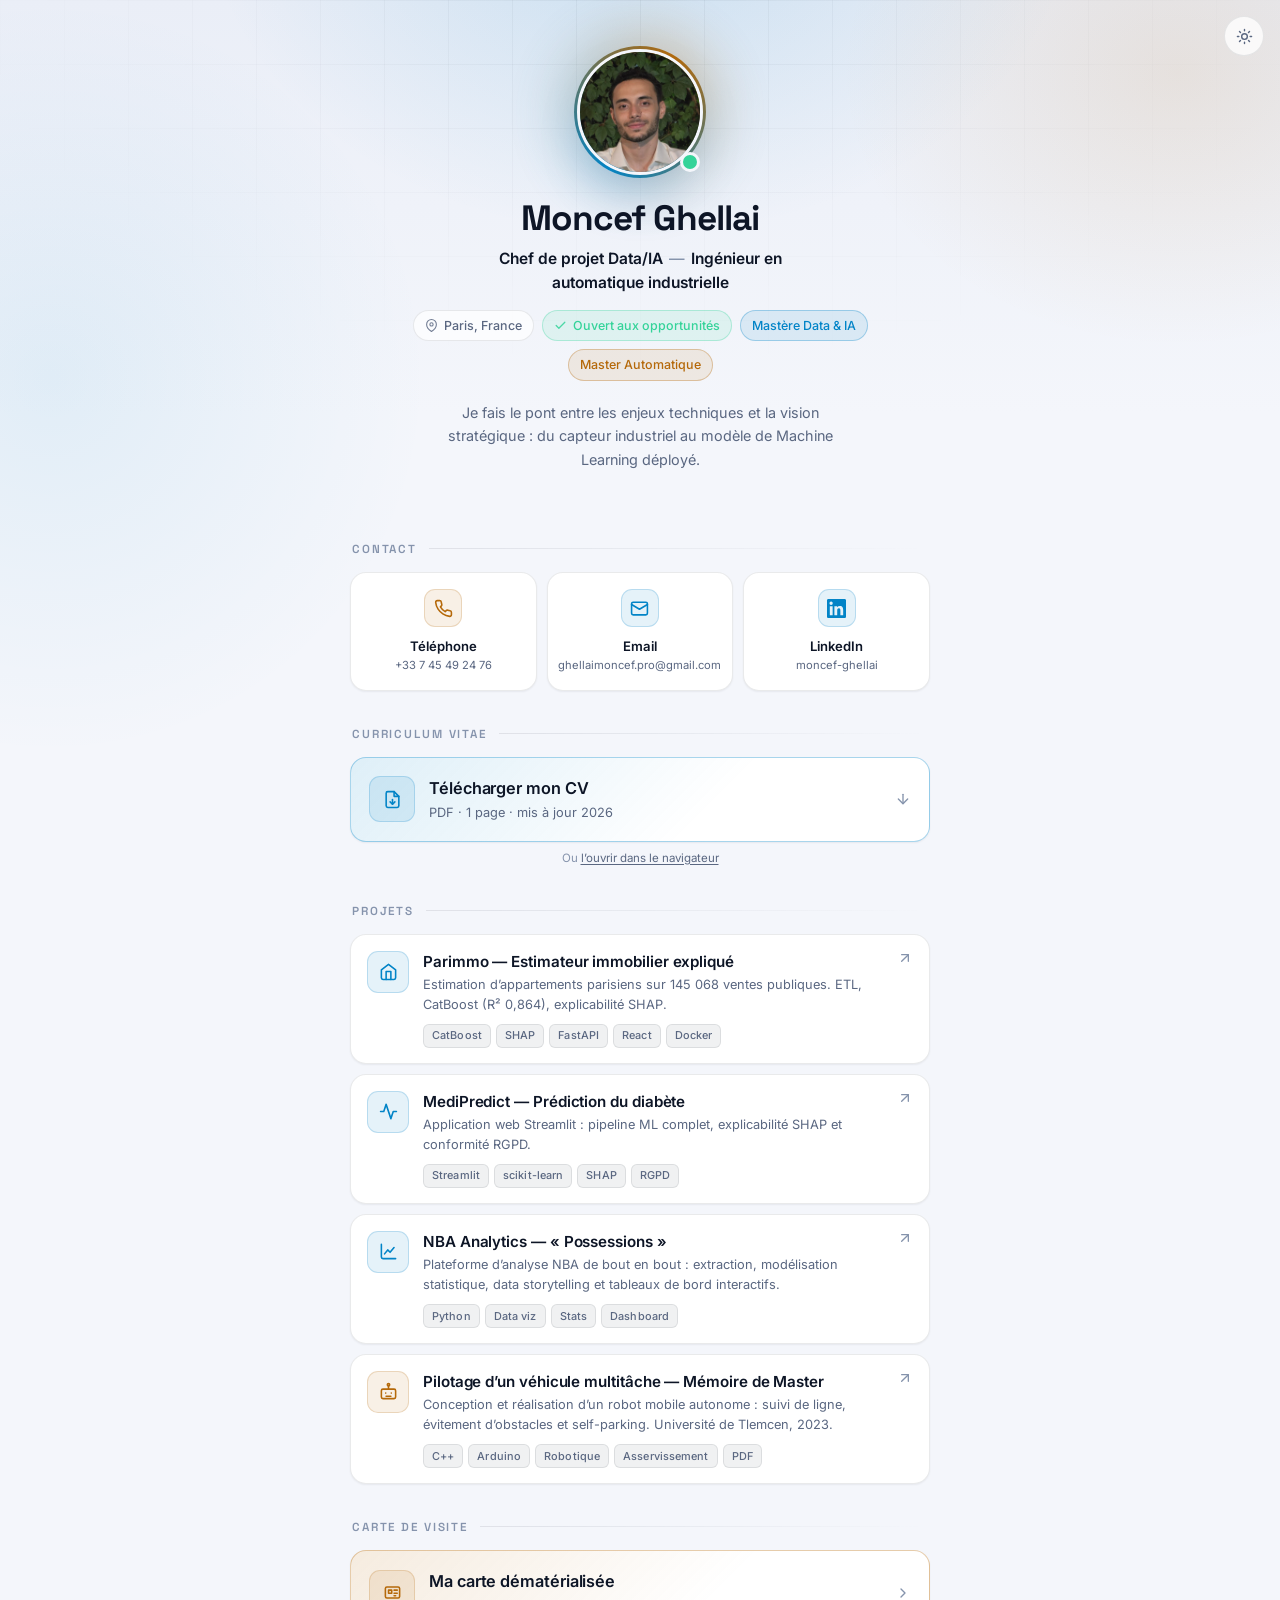
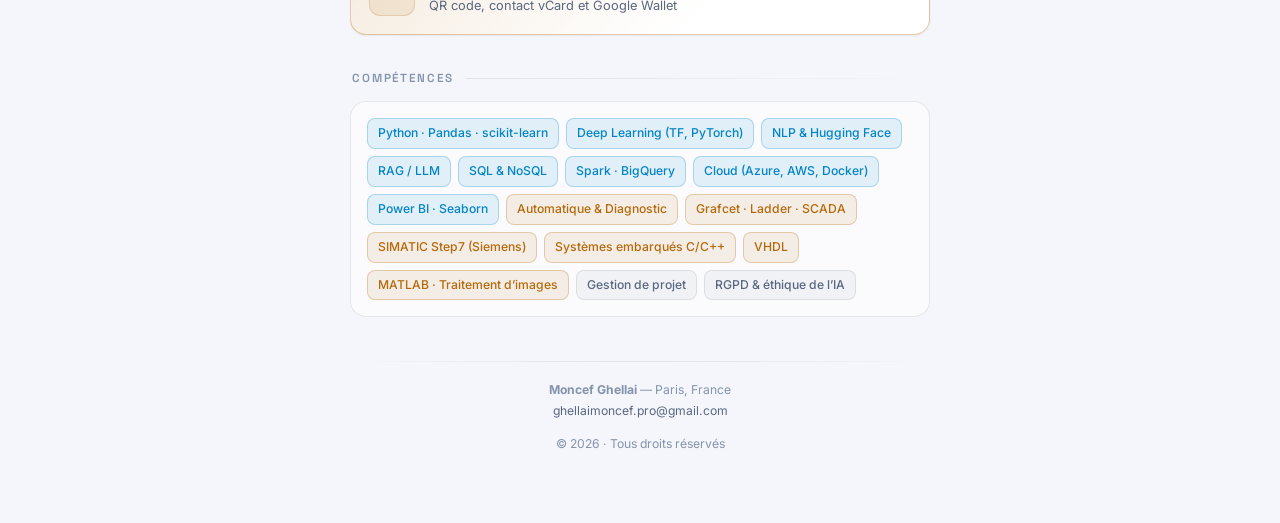
==== index.html @ ea2829ff "Portfolio initial" ====
<!DOCTYPE html>
<html lang="fr" data-theme="dark">
<head>
<meta charset="utf-8">
<meta name="viewport" content="width=device-width, initial-scale=1">
<title>Moncef Ghellai — Chef de projet Data/IA</title>
<meta name="description" content="Moncef Ghellai — Chef de projet Data/IA et ingénieur en automatique industrielle. CV, projets data et robotique, contact.">
<meta name="author" content="Moncef Ghellai">
<meta name="theme-color" content="#070B12" media="(prefers-color-scheme: dark)">
<meta name="theme-color" content="#F4F6FB" media="(prefers-color-scheme: light)">

<meta property="og:type" content="profile">
<meta property="og:title" content="Moncef Ghellai — Chef de projet Data/IA">
<meta property="og:description" content="Chef de projet Data/IA · Ingénieur en automatique industrielle. Projets, CV et contact.">
<meta property="og:image" content="assets/photo.jpg">
<meta name="twitter:card" content="summary">

<link rel="icon" href="assets/favicon.svg" type="image/svg+xml">
<link rel="apple-touch-icon" href="assets/photo-sm.jpg">

<link rel="preconnect" href="https://fonts.googleapis.com">
<link rel="preconnect" href="https://fonts.gstatic.com" crossorigin>
<link rel="stylesheet" href="https://fonts.googleapis.com/css2?family=Inter:wght@400;500;600&family=Space+Grotesk:wght@600;700&display=swap">
<link rel="stylesheet" href="styles.css">

<script>
  // Thème appliqué avant le premier rendu (évite le flash)
  (function () {
    try {
      var t = localStorage.getItem("mg-theme");
      if (!t) t = matchMedia("(prefers-color-scheme: light)").matches ? "light" : "dark";
      document.documentElement.setAttribute("data-theme", t);
    } catch (e) {}
  })();
</script>
</head>

<body>
<div class="backdrop" aria-hidden="true"></div>

<button class="theme-toggle" id="themeToggle" type="button" aria-label="Changer de thème">
  <svg class="icon-moon" viewBox="0 0 24 24" fill="none" stroke="currentColor" stroke-width="2" stroke-linecap="round" stroke-linejoin="round" aria-hidden="true"><path d="M21 12.79A9 9 0 1 1 11.21 3 7 7 0 0 0 21 12.79z"/></svg>
  <svg class="icon-sun" viewBox="0 0 24 24" fill="none" stroke="currentColor" stroke-width="2" stroke-linecap="round" stroke-linejoin="round" aria-hidden="true"><circle cx="12" cy="12" r="4"/><path d="M12 2v2M12 20v2M4.93 4.93l1.41 1.41M17.66 17.66l1.41 1.41M2 12h2M20 12h2M6.34 17.66l-1.41 1.41M19.07 4.93l-1.41 1.41"/></svg>
</button>

<main class="wrap">

  <!-- ============ HERO ============ -->
  <header class="hero">
    <div class="avatar-ring reveal" style="--d:0ms">
      <img src="assets/photo.jpg" alt="Portrait de Moncef Ghellai" width="132" height="132" fetchpriority="high">
      <span class="status-dot" title="Ouvert aux opportunités" aria-hidden="true"></span>
    </div>

    <h1 class="reveal" style="--d:60ms">Moncef Ghellai</h1>

    <p class="role reveal" style="--d:110ms">
      <b>Chef de projet Data/IA</b><span class="sep">—</span><b>Ingénieur en automatique industrielle</b>
    </p>

    <div class="meta reveal" style="--d:160ms">
      <span class="chip">
        <svg viewBox="0 0 24 24" fill="none" stroke="currentColor" stroke-width="2" stroke-linecap="round" stroke-linejoin="round" aria-hidden="true"><path d="M21 10c0 7-9 13-9 13s-9-6-9-13a9 9 0 0 1 18 0z"/><circle cx="12" cy="10" r="3"/></svg>
        Paris, France
      </span>
      <span class="chip is-ok">
        <svg viewBox="0 0 24 24" fill="none" stroke="currentColor" stroke-width="2.4" stroke-linecap="round" stroke-linejoin="round" aria-hidden="true"><path d="M20 6 9 17l-5-5"/></svg>
        Ouvert aux opportunités
      </span>
      <span class="chip is-data">Mastère Data &amp; IA</span>
      <span class="chip is-auto">Master Automatique</span>
    </div>

    <p class="pitch reveal" style="--d:210ms">
      Je fais le pont entre les enjeux techniques et la vision stratégique&nbsp;:
      du capteur industriel au modèle de Machine Learning déployé.
    </p>
  </header>

  <!-- ============ CONTACT ============ -->
  <section class="section reveal" style="--d:260ms" aria-labelledby="s-contact">
    <div class="section-head"><h2 id="s-contact">Contact</h2></div>

    <div class="grid-3">
      <a class="tile tile-compact" href="tel:+33745492476" style="--accent:var(--auto); --accent-soft:var(--auto-soft)">
        <span class="tile-icon">
          <svg viewBox="0 0 24 24" fill="none" stroke="currentColor" stroke-width="2" stroke-linecap="round" stroke-linejoin="round" aria-hidden="true"><path d="M22 16.92v3a2 2 0 0 1-2.18 2 19.79 19.79 0 0 1-8.63-3.07 19.5 19.5 0 0 1-6-6 19.79 19.79 0 0 1-3.07-8.67A2 2 0 0 1 4.11 2h3a2 2 0 0 1 2 1.72c.13.96.36 1.9.7 2.81a2 2 0 0 1-.45 2.11L8.09 9.91a16 16 0 0 0 6 6l1.27-1.27a2 2 0 0 1 2.11-.45c.9.34 1.85.57 2.81.7A2 2 0 0 1 22 16.92z"/></svg>
        </span>
        <span class="tile-body">
          <span class="tile-label">Téléphone</span>
          <span class="tile-sub">+33&nbsp;7&nbsp;45&nbsp;49 24&nbsp;76</span>
        </span>
      </a>

      <a class="tile tile-compact" href="mailto:ghellaimoncef.pro@gmail.com">
        <span class="tile-icon">
          <svg viewBox="0 0 24 24" fill="none" stroke="currentColor" stroke-width="2" stroke-linecap="round" stroke-linejoin="round" aria-hidden="true"><rect x="2" y="4" width="20" height="16" rx="2"/><path d="m22 7-10 6L2 7"/></svg>
        </span>
        <span class="tile-body">
          <span class="tile-label">Email</span>
          <span class="tile-sub">ghellaimoncef.pro<wbr>@gmail.com</span>
        </span>
      </a>

      <a class="tile tile-compact" href="https://www.linkedin.com/in/moncef-ghellai-61859b32a" target="_blank" rel="noopener noreferrer">
        <span class="tile-icon">
          <svg viewBox="0 0 24 24" fill="currentColor" aria-hidden="true"><path d="M20.45 20.45h-3.56v-5.57c0-1.33-.02-3.04-1.85-3.04-1.86 0-2.14 1.45-2.14 2.94v5.67H9.35V9h3.41v1.56h.05a3.74 3.74 0 0 1 3.37-1.85c3.6 0 4.27 2.37 4.27 5.46v6.28zM5.34 7.43a2.07 2.07 0 1 1 0-4.13 2.07 2.07 0 0 1 0 4.13zM7.12 20.45H3.55V9h3.57v11.45zM22.22 0H1.77C.79 0 0 .77 0 1.72v20.56C0 23.23.79 24 1.77 24h20.45c.98 0 1.78-.77 1.78-1.72V1.72C24 .77 23.2 0 22.22 0z"/></svg>
        </span>
        <span class="tile-body">
          <span class="tile-label">LinkedIn</span>
          <span class="tile-sub">moncef-ghellai</span>
        </span>
      </a>
    </div>
  </section>

  <!-- ============ CV ============ -->
  <section class="section reveal" style="--d:310ms" aria-labelledby="s-cv">
    <div class="section-head"><h2 id="s-cv">Curriculum Vitae</h2></div>

    <a class="tile tile-feature" href="assets/CV-Moncef-Ghellai.pdf" download="CV-Moncef-Ghellai.pdf" style="--accent:var(--data); --accent-soft:var(--data-soft)">
      <span class="tile-icon">
        <svg viewBox="0 0 24 24" fill="none" stroke="currentColor" stroke-width="2" stroke-linecap="round" stroke-linejoin="round" aria-hidden="true"><path d="M14 2H6a2 2 0 0 0-2 2v16a2 2 0 0 0 2 2h12a2 2 0 0 0 2-2V8z"/><path d="M14 2v6h6"/><path d="M12 18v-6"/><path d="m9 15 3 3 3-3"/></svg>
      </span>
      <span class="tile-body">
        <span class="tile-label">Télécharger mon CV</span>
        <span class="tile-sub">PDF · 1 page · mis à jour 2026</span>
      </span>
      <span class="tile-arrow is-down">
        <svg viewBox="0 0 24 24" fill="none" stroke="currentColor" stroke-width="2" stroke-linecap="round" stroke-linejoin="round" aria-hidden="true"><path d="M12 5v14"/><path d="m19 12-7 7-7-7"/></svg>
      </span>
    </a>

    <p class="tile-note">
      Ou <a href="assets/CV-Moncef-Ghellai.pdf" target="_blank" rel="noopener">l&rsquo;ouvrir dans le navigateur</a>
    </p>
  </section>

  <!-- ============ PROJETS ============ -->
  <section class="section reveal" style="--d:360ms" aria-labelledby="s-projets">
    <div class="section-head"><h2 id="s-projets">Projets</h2></div>

    <div class="stack">

      <!-- Parimmo -->
      <a class="tile tile-project" href="https://parimmo-app.onrender.com/" target="_blank" rel="noopener noreferrer" style="--accent:var(--data); --accent-soft:var(--data-soft)">
        <span class="tile-icon">
          <svg viewBox="0 0 24 24" fill="none" stroke="currentColor" stroke-width="2" stroke-linecap="round" stroke-linejoin="round" aria-hidden="true"><path d="m3 10 9-7 9 7v10a2 2 0 0 1-2 2H5a2 2 0 0 1-2-2z"/><path d="M9 22V12h6v10"/></svg>
        </span>
        <span class="tile-body">
          <span class="tile-label">Parimmo — Estimateur immobilier expliqué</span>
          <span class="tile-sub">Estimation d&rsquo;appartements parisiens sur 145&nbsp;068 ventes publiques. ETL, CatBoost (R²&nbsp;0,864), explicabilité SHAP.</span>
          <span class="tags">
            <span class="tag">CatBoost</span><span class="tag">SHAP</span><span class="tag">FastAPI</span><span class="tag">React</span><span class="tag">Docker</span>
          </span>
        </span>
        <span class="tile-arrow">
          <svg viewBox="0 0 24 24" fill="none" stroke="currentColor" stroke-width="2" stroke-linecap="round" stroke-linejoin="round" aria-hidden="true"><path d="M7 17 17 7"/><path d="M7 7h10v10"/></svg>
        </span>
      </a>

      <!-- MediPredict -->
      <a class="tile tile-project" href="https://medipredict-final.streamlit.app/" target="_blank" rel="noopener noreferrer" style="--accent:var(--data); --accent-soft:var(--data-soft)">
        <span class="tile-icon">
          <svg viewBox="0 0 24 24" fill="none" stroke="currentColor" stroke-width="2" stroke-linecap="round" stroke-linejoin="round" aria-hidden="true"><path d="M22 12h-4l-3 9L9 3l-3 9H2"/></svg>
        </span>
        <span class="tile-body">
          <span class="tile-label">MediPredict — Prédiction du diabète</span>
          <span class="tile-sub">Application web Streamlit&nbsp;: pipeline ML complet, explicabilité SHAP et conformité RGPD.</span>
          <span class="tags">
            <span class="tag">Streamlit</span><span class="tag">scikit-learn</span><span class="tag">SHAP</span><span class="tag">RGPD</span>
          </span>
        </span>
        <span class="tile-arrow">
          <svg viewBox="0 0 24 24" fill="none" stroke="currentColor" stroke-width="2" stroke-linecap="round" stroke-linejoin="round" aria-hidden="true"><path d="M7 17 17 7"/><path d="M7 7h10v10"/></svg>
        </span>
      </a>

      <!-- NBA Analytics -->
      <a class="tile tile-project" href="https://senpaimoncef.github.io/nba-analytics/" target="_blank" rel="noopener noreferrer" style="--accent:var(--data); --accent-soft:var(--data-soft)">
        <span class="tile-icon">
          <svg viewBox="0 0 24 24" fill="none" stroke="currentColor" stroke-width="2" stroke-linecap="round" stroke-linejoin="round" aria-hidden="true"><path d="M3 3v16a2 2 0 0 0 2 2h16"/><path d="m7 15 4-5 3 3 5-6"/></svg>
        </span>
        <span class="tile-body">
          <span class="tile-label">NBA Analytics — « Possessions »</span>
          <span class="tile-sub">Plateforme d&rsquo;analyse NBA de bout en bout&nbsp;: extraction, modélisation statistique, data storytelling et tableaux de bord interactifs.</span>
          <span class="tags">
            <span class="tag">Python</span><span class="tag">Data viz</span><span class="tag">Stats</span><span class="tag">Dashboard</span>
          </span>
        </span>
        <span class="tile-arrow">
          <svg viewBox="0 0 24 24" fill="none" stroke="currentColor" stroke-width="2" stroke-linecap="round" stroke-linejoin="round" aria-hidden="true"><path d="M7 17 17 7"/><path d="M7 7h10v10"/></svg>
        </span>
      </a>

      <!-- Mémoire robotique -->
      <a class="tile tile-project" href="assets/Memoire-PFE-Ghellai-Moncef.pdf" target="_blank" rel="noopener" style="--accent:var(--auto); --accent-soft:var(--auto-soft)">
        <span class="tile-icon">
          <svg viewBox="0 0 24 24" fill="none" stroke="currentColor" stroke-width="2" stroke-linecap="round" stroke-linejoin="round" aria-hidden="true"><rect x="3" y="9" width="18" height="12" rx="2"/><path d="M12 9V5"/><circle cx="12" cy="3.5" r="1.5"/><path d="M8.5 14h.01M15.5 14h.01"/><path d="M9 18h6"/></svg>
        </span>
        <span class="tile-body">
          <span class="tile-label">Pilotage d&rsquo;un véhicule multitâche — Mémoire de Master</span>
          <span class="tile-sub">Conception et réalisation d&rsquo;un robot mobile autonome&nbsp;: suivi de ligne, évitement d&rsquo;obstacles et self-parking. Université de Tlemcen, 2023.</span>
          <span class="tags">
            <span class="tag">C++</span><span class="tag">Arduino</span><span class="tag">Robotique</span><span class="tag">Asservissement</span><span class="tag">PDF</span>
          </span>
        </span>
        <span class="tile-arrow">
          <svg viewBox="0 0 24 24" fill="none" stroke="currentColor" stroke-width="2" stroke-linecap="round" stroke-linejoin="round" aria-hidden="true"><path d="M7 17 17 7"/><path d="M7 7h10v10"/></svg>
        </span>
      </a>

    </div>
  </section>

  <!-- ============ CARTE DE VISITE ============ -->
  <section class="section reveal" style="--d:410ms" aria-labelledby="s-carte">
    <div class="section-head"><h2 id="s-carte">Carte de visite</h2></div>

    <a class="tile tile-feature" href="card.html" style="--accent:var(--auto); --accent-soft:var(--auto-soft)">
      <span class="tile-icon">
        <svg viewBox="0 0 24 24" fill="none" stroke="currentColor" stroke-width="2" stroke-linecap="round" stroke-linejoin="round" aria-hidden="true"><rect x="3" y="5" width="18" height="14" rx="2"/><path d="M7 9h4v4H7z"/><path d="M14 9h4M14 13h4M14 16h2"/></svg>
      </span>
      <span class="tile-body">
        <span class="tile-label">Ma carte dématérialisée</span>
        <span class="tile-sub">QR code, contact vCard et Google&nbsp;Wallet</span>
      </span>
      <span class="tile-arrow">
        <svg viewBox="0 0 24 24" fill="none" stroke="currentColor" stroke-width="2" stroke-linecap="round" stroke-linejoin="round" aria-hidden="true"><path d="m9 18 6-6-6-6"/></svg>
      </span>
    </a>
  </section>

  <!-- ============ COMPÉTENCES ============ -->
  <section class="section reveal" style="--d:460ms" aria-labelledby="s-skills">
    <div class="section-head"><h2 id="s-skills">Compétences</h2></div>

    <div class="skills">
      <span class="skill d">Python · Pandas · scikit-learn</span>
      <span class="skill d">Deep Learning (TF, PyTorch)</span>
      <span class="skill d">NLP &amp; Hugging Face</span>
      <span class="skill d">RAG / LLM</span>
      <span class="skill d">SQL &amp; NoSQL</span>
      <span class="skill d">Spark · BigQuery</span>
      <span class="skill d">Cloud (Azure, AWS, Docker)</span>
      <span class="skill d">Power BI · Seaborn</span>
      <span class="skill a">Automatique &amp; Diagnostic</span>
      <span class="skill a">Grafcet · Ladder · SCADA</span>
      <span class="skill a">SIMATIC Step7 (Siemens)</span>
      <span class="skill a">Systèmes embarqués C/C++</span>
      <span class="skill a">VHDL</span>
      <span class="skill a">MATLAB · Traitement d&rsquo;images</span>
      <span class="skill">Gestion de projet</span>
      <span class="skill">RGPD &amp; éthique de l&rsquo;IA</span>
    </div>
  </section>

  <!-- ============ PIED DE PAGE ============ -->
  <footer class="foot reveal" style="--d:510ms">
    <div class="rule"></div>
    <p>
      <strong>Moncef Ghellai</strong> — Paris, France<br>
      <a href="mailto:ghellaimoncef.pro@gmail.com">ghellaimoncef.pro@gmail.com</a>
    </p>
    <p>&copy; <span id="year">2026</span> · Tous droits réservés</p>
  </footer>

</main>

<script src="app.js"></script>
</body>
</html>
---- styles.css ----
/* =========================================================
   Portfolio — Moncef Ghellai
   Palette : cyan (Data / IA) + ambre (Automatique industrielle)
   ========================================================= */

:root {
  --bg:            #070B12;
  --bg-2:          #0B1220;
  --surface:       #0F1626;
  --surface-hover: #141D31;
  --border:        rgba(255, 255, 255, 0.08);
  --border-strong: rgba(255, 255, 255, 0.16);
  --text:          #E9EDF6;
  --text-muted:    #8E9BB3;
  --text-faint:    #63708A;

  --data:      #38BDF8;  /* Data / IA */
  --data-soft: rgba(56, 189, 248, 0.12);
  --auto:      #F5A524;  /* Automatique */
  --auto-soft: rgba(245, 165, 36, 0.12);
  --ok:        #34D399;

  --shadow-sm: 0 1px 2px rgba(0, 0, 0, .4);
  --shadow-md: 0 8px 24px -8px rgba(0, 0, 0, .6);
  --shadow-lg: 0 24px 60px -20px rgba(0, 0, 0, .8);

  --radius:    16px;
  --radius-sm: 11px;
  --radius-lg: 22px;

  --font-display: "Space Grotesk", ui-sans-serif, system-ui, -apple-system, "Segoe UI", sans-serif;
  --font-body:    "Inter", ui-sans-serif, system-ui, -apple-system, "Segoe UI", Roboto, sans-serif;

  --ease: cubic-bezier(.22, 1, .36, 1);
  color-scheme: dark;
}

:root[data-theme="light"] {
  --bg:            #F4F6FB;
  --bg-2:          #EAEEF7;
  --surface:       #FFFFFF;
  --surface-hover: #FFFFFF;
  --border:        rgba(15, 23, 42, 0.09);
  --border-strong: rgba(15, 23, 42, 0.18);
  --text:          #0D1526;
  --text-muted:    #5A6781;
  --text-faint:    #8593AC;

  --data:      #0284C7;
  --data-soft: rgba(2, 132, 199, 0.10);
  --auto:      #B5690A;
  --auto-soft: rgba(181, 105, 10, 0.10);

  --shadow-sm: 0 1px 2px rgba(15, 23, 42, .06);
  --shadow-md: 0 8px 24px -10px rgba(15, 23, 42, .18);
  --shadow-lg: 0 24px 60px -24px rgba(15, 23, 42, .28);
  color-scheme: light;
}

* { box-sizing: border-box; }

html {
  -webkit-text-size-adjust: 100%;
  scroll-behavior: smooth;
}

body {
  margin: 0;
  font-family: var(--font-body);
  font-size: 15px;
  line-height: 1.55;
  color: var(--text);
  background: var(--bg);
  -webkit-font-smoothing: antialiased;
  text-rendering: optimizeLegibility;
  overflow-x: hidden;
}

/* ---- Arriere-plan : degrades doux + grille technique ---- */
.backdrop {
  position: fixed;
  inset: 0;
  z-index: -1;
  pointer-events: none;
  background:
    radial-gradient(70ch 55ch at 50% -12%, color-mix(in srgb, var(--data) 15%, transparent), transparent 70%),
    radial-gradient(55ch 45ch at 92% 8%, color-mix(in srgb, var(--auto) 11%, transparent), transparent 68%),
    radial-gradient(60ch 60ch at 4% 42%, color-mix(in srgb, var(--data) 8%, transparent), transparent 70%),
    linear-gradient(180deg, var(--bg-2), var(--bg) 46%);
}

.backdrop::after {
  content: "";
  position: absolute;
  inset: 0;
  background-image:
    linear-gradient(to right, var(--border) 1px, transparent 1px),
    linear-gradient(to bottom, var(--border) 1px, transparent 1px);
  background-size: 64px 64px;
  -webkit-mask-image: radial-gradient(70% 55% at 50% 0%, #000 0%, transparent 78%);
          mask-image: radial-gradient(70% 55% at 50% 0%, #000 0%, transparent 78%);
  opacity: .55;
}

/* ---- Mise en page ---- */
.wrap {
  width: 100%;
  max-width: 620px;
  margin-inline: auto;
  padding-inline: 20px;
  padding-block: 28px 56px;
}

/* ---- Bouton theme ---- */
.theme-toggle {
  position: fixed;
  top: 16px;
  right: 16px;
  z-index: 50;
  width: 40px;
  height: 40px;
  display: grid;
  place-items: center;
  border-radius: 50%;
  border: 1px solid var(--border);
  background: color-mix(in srgb, var(--surface) 78%, transparent);
  backdrop-filter: blur(12px);
  -webkit-backdrop-filter: blur(12px);
  color: var(--text-muted);
  cursor: pointer;
  transition: color .2s, border-color .2s, transform .2s var(--ease);
}

.theme-toggle:hover {
  color: var(--text);
  border-color: var(--border-strong);
  transform: scale(1.06);
}

.theme-toggle svg { width: 17px; height: 17px; }
.theme-toggle .icon-sun { display: none; }
:root[data-theme="light"] .theme-toggle .icon-sun  { display: block; }
:root[data-theme="light"] .theme-toggle .icon-moon { display: none; }

/* =========================================================
   HERO
   ========================================================= */
.hero {
  text-align: center;
  padding-block: 18px 34px;
}

.avatar-ring {
  position: relative;
  width: 132px;
  height: 132px;
  margin: 0 auto 20px;
  border-radius: 50%;
  padding: 3px;
  background: conic-gradient(from 210deg, var(--data), var(--auto), var(--data));
  box-shadow: var(--shadow-lg);
}

.avatar-ring::before {
  content: "";
  position: absolute;
  inset: -14px;
  border-radius: 50%;
  background: conic-gradient(from 210deg, var(--data), var(--auto), var(--data));
  filter: blur(26px);
  opacity: .30;
  z-index: -1;
}

.avatar-ring img {
  width: 100%;
  height: 100%;
  border-radius: 50%;
  object-fit: cover;
  display: block;
  border: 3px solid var(--bg);
  background: var(--surface);
}

.status-dot {
  position: absolute;
  right: 6px;
  bottom: 6px;
  width: 20px;
  height: 20px;
  border-radius: 50%;
  background: var(--ok);
  border: 3px solid var(--bg);
  animation: pulse 2.6s var(--ease) infinite;
}

@keyframes pulse {
  0%   { box-shadow: 0 0 0 0 color-mix(in srgb, var(--ok) 55%, transparent); }
  70%  { box-shadow: 0 0 0 11px transparent; }
  100% { box-shadow: 0 0 0 0 transparent; }
}

.hero h1 {
  font-family: var(--font-display);
  font-size: clamp(1.75rem, 6.2vw, 2.2rem);
  font-weight: 700;
  letter-spacing: -.025em;
  margin: 0 0 10px;
  line-height: 1.12;
}

.role {
  font-size: .97rem;
  font-weight: 500;
  color: var(--text-muted);
  margin: 0 auto 16px;
  max-width: 34ch;
  line-height: 1.5;
}

.role b { color: var(--text); font-weight: 600; }
.role .sep { color: var(--text-faint); margin-inline: 6px; }

.meta {
  display: flex;
  flex-wrap: wrap;
  justify-content: center;
  gap: 8px;
  margin-bottom: 20px;
}

.chip {
  display: inline-flex;
  align-items: center;
  gap: 6px;
  padding: 5px 11px;
  border-radius: 999px;
  border: 1px solid var(--border);
  background: color-mix(in srgb, var(--surface) 70%, transparent);
  font-size: .78rem;
  font-weight: 500;
  color: var(--text-muted);
  white-space: nowrap;
}

.chip svg { width: 13px; height: 13px; opacity: .85; }

.chip.is-ok {
  color: var(--ok);
  border-color: color-mix(in srgb, var(--ok) 30%, transparent);
  background: color-mix(in srgb, var(--ok) 10%, transparent);
}

.chip.is-data {
  color: var(--data);
  border-color: color-mix(in srgb, var(--data) 30%, transparent);
  background: var(--data-soft);
}

.chip.is-auto {
  color: var(--auto);
  border-color: color-mix(in srgb, var(--auto) 32%, transparent);
  background: var(--auto-soft);
}

.pitch {
  font-size: .9rem;
  color: var(--text-muted);
  max-width: 46ch;
  margin: 0 auto;
  line-height: 1.65;
}

/* =========================================================
   SECTIONS
   ========================================================= */
.section { margin-top: 34px; }

.section-head {
  display: flex;
  align-items: center;
  gap: 12px;
  margin-bottom: 14px;
  padding-inline: 2px;
}

.section-head h2 {
  font-family: var(--font-display);
  font-size: .73rem;
  font-weight: 600;
  letter-spacing: .16em;
  text-transform: uppercase;
  color: var(--text-faint);
  margin: 0;
  white-space: nowrap;
}

.section-head::after {
  content: "";
  flex: 1;
  height: 1px;
  background: linear-gradient(to right, var(--border), transparent);
}

.stack { display: grid; gap: 10px; }

.grid-3 {
  display: grid;
  grid-template-columns: repeat(3, 1fr);
  gap: 10px;
}

/* =========================================================
   TUILES
   ========================================================= */
.tile {
  position: relative;
  display: flex;
  align-items: center;
  gap: 14px;
  padding: 15px 16px;
  border-radius: var(--radius);
  border: 1px solid var(--border);
  background: var(--surface);
  color: inherit;
  text-decoration: none;
  box-shadow: var(--shadow-sm);
  overflow: hidden;
  transition: transform .26s var(--ease), border-color .26s, background .26s, box-shadow .26s;
}

.tile::before {
  content: "";
  position: absolute;
  inset: 0;
  border-radius: inherit;
  background: linear-gradient(120deg, var(--accent-soft, transparent), transparent 55%);
  opacity: 0;
  transition: opacity .3s;
  pointer-events: none;
}

.tile:hover {
  transform: translateY(-3px);
  border-color: color-mix(in srgb, var(--accent, var(--data)) 40%, var(--border));
  background: var(--surface-hover);
  box-shadow: var(--shadow-md);
}

.tile:hover::before { opacity: 1; }
.tile:active { transform: translateY(-1px) scale(.994); }

.tile:focus-visible {
  outline: 2px solid var(--accent, var(--data));
  outline-offset: 3px;
}

.tile-icon {
  flex: none;
  width: 42px;
  height: 42px;
  display: grid;
  place-items: center;
  border-radius: var(--radius-sm);
  background: var(--accent-soft, var(--data-soft));
  color: var(--accent, var(--data));
  border: 1px solid color-mix(in srgb, var(--accent, var(--data)) 20%, transparent);
  transition: transform .26s var(--ease);
}

.tile:hover .tile-icon { transform: scale(1.07) rotate(-3deg); }
.tile-icon svg { width: 19px; height: 19px; }

.tile-body { flex: 1; min-width: 0; }

.tile-label {
  font-weight: 600;
  font-size: .95rem;
  letter-spacing: -.005em;
  display: block;
}

.tile-sub {
  display: block;
  font-size: .8rem;
  color: var(--text-muted);
  margin-top: 2px;
  overflow: hidden;
  text-overflow: ellipsis;
  white-space: nowrap;
}

.tile-arrow {
  flex: none;
  color: var(--text-faint);
  transition: transform .26s var(--ease), color .26s;
}

.tile-arrow svg { width: 16px; height: 16px; display: block; }
.tile:hover .tile-arrow { color: var(--accent, var(--data)); transform: translateX(3px); }
.tile:hover .tile-arrow.is-down { transform: translateY(3px); }

/* --- Variante compacte (contact, 3 colonnes) --- */
.tile-compact {
  flex-direction: column;
  gap: 9px;
  padding: 16px 10px;
  text-align: center;
}

.tile-compact .tile-icon { width: 38px; height: 38px; }
.tile-compact .tile-label { font-size: .82rem; }

.tile-compact .tile-sub {
  font-size: .7rem;
  white-space: normal;
  overflow-wrap: break-word;
  line-height: 1.35;
}

.tile-compact .tile-arrow { display: none; }

/* --- Tuile mise en avant (CV) --- */
.tile-feature {
  padding: 18px;
  border-color: color-mix(in srgb, var(--accent) 34%, transparent);
  background:
    linear-gradient(135deg, color-mix(in srgb, var(--accent) 13%, transparent), transparent 62%),
    var(--surface);
}

.tile-feature .tile-icon { width: 46px; height: 46px; }
.tile-feature .tile-label { font-size: 1.02rem; }

/* --- Tuile projet --- */
.tile-project { align-items: flex-start; }
.tile-project .tile-icon { margin-top: 1px; }
.tile-project .tile-sub { white-space: normal; }

.tags {
  display: flex;
  flex-wrap: wrap;
  gap: 5px;
  margin-top: 9px;
}

.tag {
  font-size: .68rem;
  font-weight: 500;
  padding: 2.5px 8px;
  border-radius: 6px;
  background: color-mix(in srgb, var(--text) 6%, transparent);
  border: 1px solid var(--border);
  color: var(--text-muted);
  letter-spacing: .01em;
}

.tile-note {
  font-size: .72rem;
  color: var(--text-faint);
  text-align: center;
  margin: 8px 2px 0;
}

.tile-note a {
  color: var(--text-muted);
  text-decoration: underline;
  text-underline-offset: 2px;
}

.tile-note a:hover { color: var(--data); }

/* =========================================================
   COMPETENCES
   ========================================================= */
.skills {
  display: flex;
  flex-wrap: wrap;
  gap: 7px;
  padding: 16px;
  border-radius: var(--radius);
  border: 1px solid var(--border);
  background: color-mix(in srgb, var(--surface) 60%, transparent);
}

.skill {
  font-size: .76rem;
  font-weight: 500;
  padding: 5px 10px;
  border-radius: 8px;
  border: 1px solid var(--border);
  background: color-mix(in srgb, var(--text) 4%, transparent);
  color: var(--text-muted);
}

.skill.d {
  color: var(--data);
  border-color: color-mix(in srgb, var(--data) 26%, transparent);
  background: var(--data-soft);
}

.skill.a {
  color: var(--auto);
  border-color: color-mix(in srgb, var(--auto) 28%, transparent);
  background: var(--auto-soft);
}

/* =========================================================
   PIED DE PAGE
   ========================================================= */
.foot {
  margin-top: 44px;
  text-align: center;
  font-size: .76rem;
  color: var(--text-faint);
  line-height: 1.7;
}

.foot a { color: var(--text-muted); text-decoration: none; }
.foot a:hover { color: var(--data); }

.foot .rule {
  height: 1px;
  background: linear-gradient(to right, transparent, var(--border), transparent);
  margin-bottom: 18px;
}

/* =========================================================
   CARTE DE VISITE (card.html)
   ========================================================= */
.back-link {
  display: inline-flex;
  align-items: center;
  gap: 7px;
  font-size: .82rem;
  font-weight: 500;
  color: var(--text-muted);
  text-decoration: none;
  margin-bottom: 20px;
  transition: color .2s, gap .2s var(--ease);
}

.back-link:hover { color: var(--text); gap: 10px; }
.back-link svg { width: 15px; height: 15px; }

.vcard {
  position: relative;
  border-radius: var(--radius-lg);
  border: 1px solid var(--border-strong);
  background:
    radial-gradient(40ch 24ch at 84% -10%, color-mix(in srgb, var(--data) 20%, transparent), transparent 70%),
    radial-gradient(34ch 22ch at 6% 108%, color-mix(in srgb, var(--auto) 16%, transparent), transparent 70%),
    var(--surface);
  box-shadow: var(--shadow-lg);
  overflow: hidden;
  padding: 24px;
}

.vcard::after {
  content: "";
  position: absolute;
  inset: 0;
  background-image:
    linear-gradient(to right, var(--border) 1px, transparent 1px),
    linear-gradient(to bottom, var(--border) 1px, transparent 1px);
  background-size: 34px 34px;
  opacity: .5;
  pointer-events: none;
}

.vcard > * { position: relative; z-index: 1; }

.vcard-top {
  display: flex;
  align-items: center;
  gap: 15px;
  padding-bottom: 20px;
  border-bottom: 1px solid var(--border);
}

.vcard-top img {
  width: 62px;
  height: 62px;
  border-radius: 50%;
  object-fit: cover;
  border: 2px solid color-mix(in srgb, var(--data) 45%, transparent);
  flex: none;
}

.vcard-name {
  font-family: var(--font-display);
  font-size: 1.22rem;
  font-weight: 700;
  letter-spacing: -.02em;
  margin: 0 0 3px;
}

.vcard-role {
  font-size: .78rem;
  color: var(--text-muted);
  margin: 0;
  line-height: 1.45;
}

.vcard-qr {
  display: grid;
  place-items: center;
  gap: 13px;
  padding: 22px 0 18px;
}

.qr-frame {
  padding: 13px;
  border-radius: var(--radius);
  background: #FFFFFF;
  box-shadow: var(--shadow-md);
  line-height: 0;
}

.qr-frame svg { width: 168px; height: 168px; display: block; }

.qr-caption {
  font-size: .76rem;
  color: var(--text-muted);
  text-align: center;
  max-width: 30ch;
}

.vcard-rows {
  display: grid;
  gap: 2px;
  padding-top: 16px;
  border-top: 1px solid var(--border);
}

.vcard-row {
  display: flex;
  align-items: center;
  gap: 11px;
  padding: 9px 4px;
  color: inherit;
  text-decoration: none;
  border-radius: 9px;
  font-size: .85rem;
  transition: background .2s, padding-inline .2s var(--ease);
}

.vcard-row:hover {
  background: color-mix(in srgb, var(--text) 5%, transparent);
  padding-inline: 9px 4px;
}

.vcard-row svg { width: 15px; height: 15px; color: var(--data); flex: none; }
.vcard-row span { overflow: hidden; text-overflow: ellipsis; white-space: nowrap; }

.actions { display: grid; gap: 10px; margin-top: 22px; }

.btn {
  display: inline-flex;
  align-items: center;
  justify-content: center;
  gap: 9px;
  width: 100%;
  padding: 13px 16px;
  border-radius: var(--radius-sm);
  border: 1px solid var(--border);
  background: var(--surface);
  color: var(--text);
  font-family: inherit;
  font-size: .89rem;
  font-weight: 600;
  text-decoration: none;
  cursor: pointer;
  transition: transform .2s var(--ease), border-color .2s, background .2s, opacity .2s;
}

.btn:hover { transform: translateY(-2px); border-color: var(--border-strong); }
.btn:active { transform: translateY(0); }
.btn svg { width: 17px; height: 17px; }

.btn-primary {
  background: linear-gradient(135deg, var(--data), color-mix(in srgb, var(--data) 62%, var(--auto)));
  border-color: transparent;
  color: #04121D;
}

.btn-primary:hover { filter: brightness(1.07); }

.btn-wallet {
  background: #000000;
  border-color: #2B2B2B;
  color: #FFFFFF;
}

.btn[aria-disabled="true"] {
  opacity: .5;
  cursor: not-allowed;
  transform: none !important;
}

.hint {
  font-size: .74rem;
  color: var(--text-faint);
  text-align: center;
  line-height: 1.6;
  margin-top: 14px;
}

.hint a { color: var(--text-muted); }

/* Toast */
.toast {
  position: fixed;
  left: 50%;
  bottom: 26px;
  transform: translate(-50%, 130%);
  z-index: 100;
  padding: 11px 19px;
  border-radius: 999px;
  border: 1px solid var(--border-strong);
  background: color-mix(in srgb, var(--surface) 94%, transparent);
  backdrop-filter: blur(14px);
  -webkit-backdrop-filter: blur(14px);
  box-shadow: var(--shadow-lg);
  font-size: .84rem;
  font-weight: 500;
  transition: transform .4s var(--ease), opacity .3s;
  opacity: 0;
  pointer-events: none;
  max-width: calc(100vw - 40px);
  text-align: center;
}

.toast.show { transform: translate(-50%, 0); opacity: 1; }

/* =========================================================
   Animations d entree
   ========================================================= */
.reveal {
  opacity: 0;
  transform: translateY(14px);
  animation: reveal .62s var(--ease) forwards;
  animation-delay: var(--d, 0ms);
}

@keyframes reveal { to { opacity: 1; transform: none; } }

@media (prefers-reduced-motion: reduce) {
  html { scroll-behavior: auto; }

  *, *::before, *::after {
    animation-duration: .001ms !important;
    animation-iteration-count: 1 !important;
    transition-duration: .001ms !important;
  }

  .reveal { opacity: 1; transform: none; }
}

/* =========================================================
   Responsive
   ========================================================= */
@media (max-width: 420px) {
  .grid-3 { gap: 8px; }
  .tile-compact { padding: 14px 7px; }
  .tile-compact .tile-sub { font-size: .66rem; }
  .avatar-ring { width: 116px; height: 116px; }
  .qr-frame svg { width: 148px; height: 148px; }
  .vcard { padding: 20px 17px; }
}

@media (max-width: 360px) {
  .wrap { padding-inline: 16px; }

  .vcard-top {
    flex-direction: column;
    align-items: center;
    text-align: center;
    gap: 12px;
  }

  .vcard-name { font-size: 1.12rem; }
  .vcard-row { font-size: .8rem; }
  .tile { gap: 11px; padding: 14px 13px; }
  .tile-icon { width: 38px; height: 38px; }
}

@media print {
  .backdrop, .theme-toggle, .actions, .back-link { display: none !important; }
  body { background: #fff; color: #000; }
}
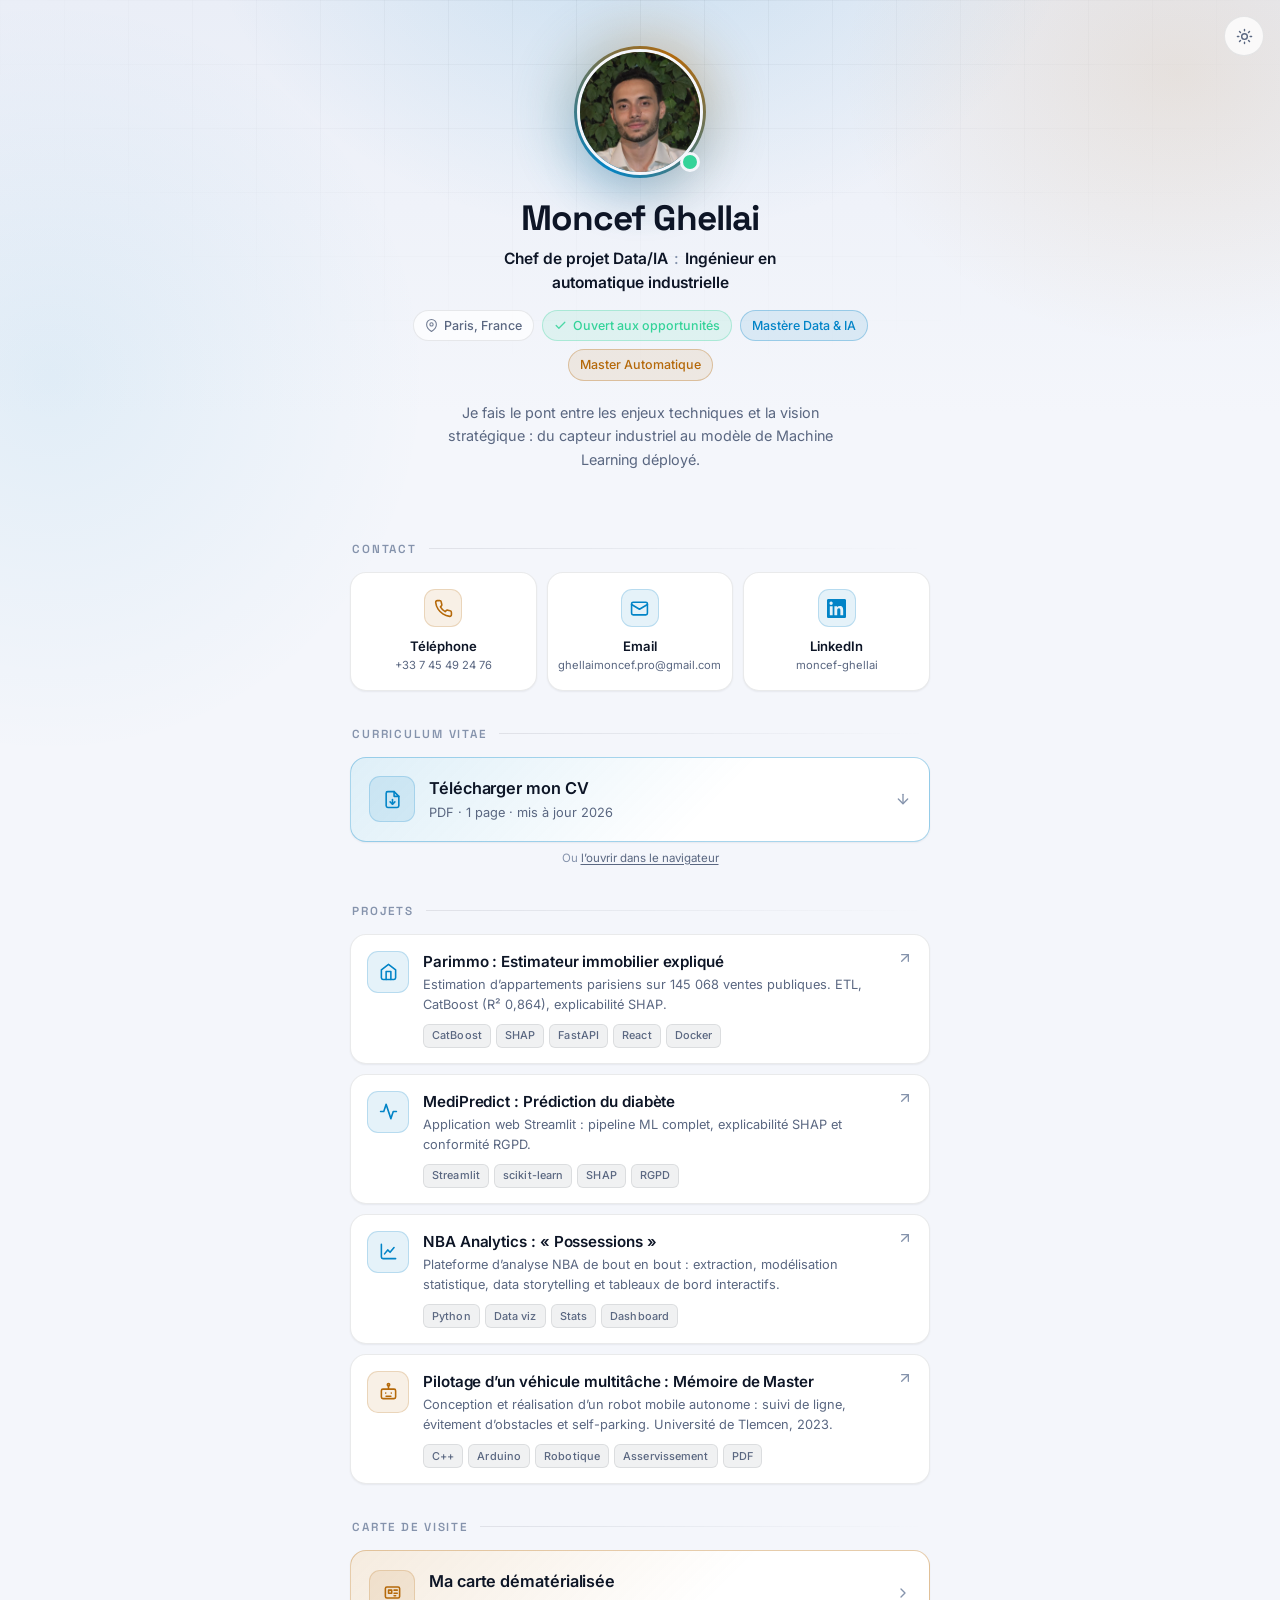
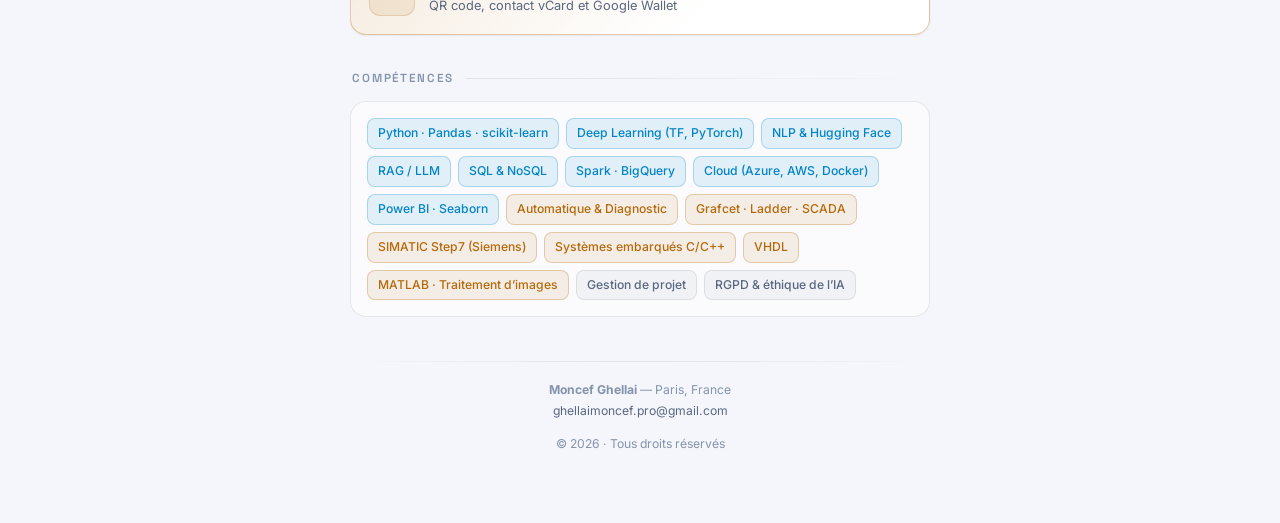
==== commit 861b3c51: "Update titles and descriptions for consistency" ====
--- a/index.html
+++ b/index.html
@@ -3,14 +3,14 @@
 <head>
 <meta charset="utf-8">
 <meta name="viewport" content="width=device-width, initial-scale=1">
-<title>Moncef Ghellai — Chef de projet Data/IA</title>
-<meta name="description" content="Moncef Ghellai — Chef de projet Data/IA et ingénieur en automatique industrielle. CV, projets data et robotique, contact.">
+<title>Moncef Ghellai : Chef de projet Data/IA</title>
+<meta name="description" content="Moncef Ghellai : Chef de projet Data/IA et ingénieur en automatique industrielle. CV, projets data et robotique, contact.">
 <meta name="author" content="Moncef Ghellai">
 <meta name="theme-color" content="#070B12" media="(prefers-color-scheme: dark)">
 <meta name="theme-color" content="#F4F6FB" media="(prefers-color-scheme: light)">
 
 <meta property="og:type" content="profile">
-<meta property="og:title" content="Moncef Ghellai — Chef de projet Data/IA">
+<meta property="og:title" content="Moncef Ghellai : Chef de projet Data/IA">
 <meta property="og:description" content="Chef de projet Data/IA · Ingénieur en automatique industrielle. Projets, CV et contact.">
 <meta property="og:image" content="assets/photo.jpg">
 <meta name="twitter:card" content="summary">
@@ -55,7 +55,7 @@
     <h1 class="reveal" style="--d:60ms">Moncef Ghellai</h1>
 
     <p class="role reveal" style="--d:110ms">
-      <b>Chef de projet Data/IA</b><span class="sep">—</span><b>Ingénieur en automatique industrielle</b>
+      <b>Chef de projet Data/IA</b><span class="sep">:</span><b>Ingénieur en automatique industrielle</b>
     </p>
 
     <div class="meta reveal" style="--d:160ms">
@@ -148,7 +148,7 @@
           <svg viewBox="0 0 24 24" fill="none" stroke="currentColor" stroke-width="2" stroke-linecap="round" stroke-linejoin="round" aria-hidden="true"><path d="m3 10 9-7 9 7v10a2 2 0 0 1-2 2H5a2 2 0 0 1-2-2z"/><path d="M9 22V12h6v10"/></svg>
         </span>
         <span class="tile-body">
-          <span class="tile-label">Parimmo — Estimateur immobilier expliqué</span>
+          <span class="tile-label">Parimmo : Estimateur immobilier expliqué</span>
           <span class="tile-sub">Estimation d&rsquo;appartements parisiens sur 145&nbsp;068 ventes publiques. ETL, CatBoost (R²&nbsp;0,864), explicabilité SHAP.</span>
           <span class="tags">
             <span class="tag">CatBoost</span><span class="tag">SHAP</span><span class="tag">FastAPI</span><span class="tag">React</span><span class="tag">Docker</span>
@@ -165,7 +165,7 @@
           <svg viewBox="0 0 24 24" fill="none" stroke="currentColor" stroke-width="2" stroke-linecap="round" stroke-linejoin="round" aria-hidden="true"><path d="M22 12h-4l-3 9L9 3l-3 9H2"/></svg>
         </span>
         <span class="tile-body">
-          <span class="tile-label">MediPredict — Prédiction du diabète</span>
+          <span class="tile-label">MediPredict : Prédiction du diabète</span>
           <span class="tile-sub">Application web Streamlit&nbsp;: pipeline ML complet, explicabilité SHAP et conformité RGPD.</span>
           <span class="tags">
             <span class="tag">Streamlit</span><span class="tag">scikit-learn</span><span class="tag">SHAP</span><span class="tag">RGPD</span>
@@ -182,7 +182,7 @@
           <svg viewBox="0 0 24 24" fill="none" stroke="currentColor" stroke-width="2" stroke-linecap="round" stroke-linejoin="round" aria-hidden="true"><path d="M3 3v16a2 2 0 0 0 2 2h16"/><path d="m7 15 4-5 3 3 5-6"/></svg>
         </span>
         <span class="tile-body">
-          <span class="tile-label">NBA Analytics — « Possessions »</span>
+          <span class="tile-label">NBA Analytics : « Possessions »</span>
           <span class="tile-sub">Plateforme d&rsquo;analyse NBA de bout en bout&nbsp;: extraction, modélisation statistique, data storytelling et tableaux de bord interactifs.</span>
           <span class="tags">
             <span class="tag">Python</span><span class="tag">Data viz</span><span class="tag">Stats</span><span class="tag">Dashboard</span>
@@ -199,7 +199,7 @@
           <svg viewBox="0 0 24 24" fill="none" stroke="currentColor" stroke-width="2" stroke-linecap="round" stroke-linejoin="round" aria-hidden="true"><rect x="3" y="9" width="18" height="12" rx="2"/><path d="M12 9V5"/><circle cx="12" cy="3.5" r="1.5"/><path d="M8.5 14h.01M15.5 14h.01"/><path d="M9 18h6"/></svg>
         </span>
         <span class="tile-body">
-          <span class="tile-label">Pilotage d&rsquo;un véhicule multitâche — Mémoire de Master</span>
+          <span class="tile-label">Pilotage d&rsquo;un véhicule multitâche : Mémoire de Master</span>
           <span class="tile-sub">Conception et réalisation d&rsquo;un robot mobile autonome&nbsp;: suivi de ligne, évitement d&rsquo;obstacles et self-parking. Université de Tlemcen, 2023.</span>
           <span class="tags">
             <span class="tag">C++</span><span class="tag">Arduino</span><span class="tag">Robotique</span><span class="tag">Asservissement</span><span class="tag">PDF</span>
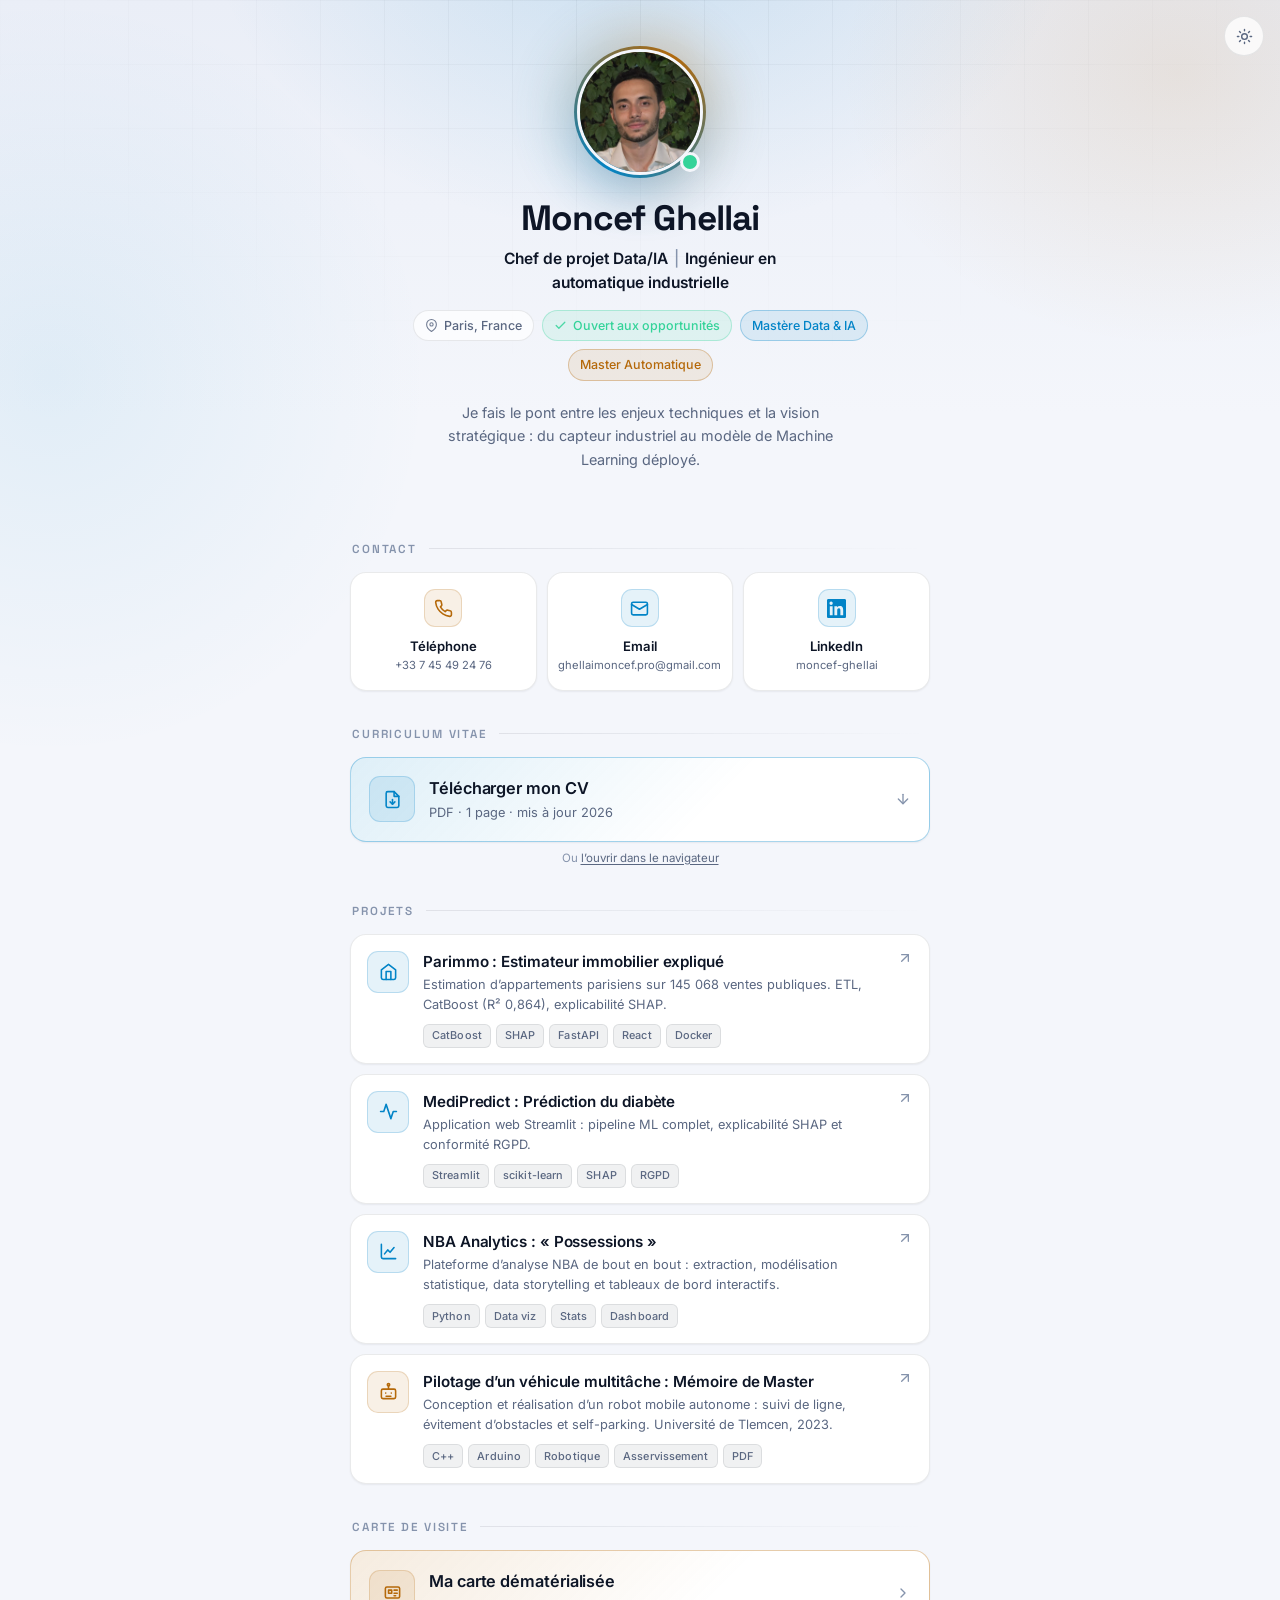
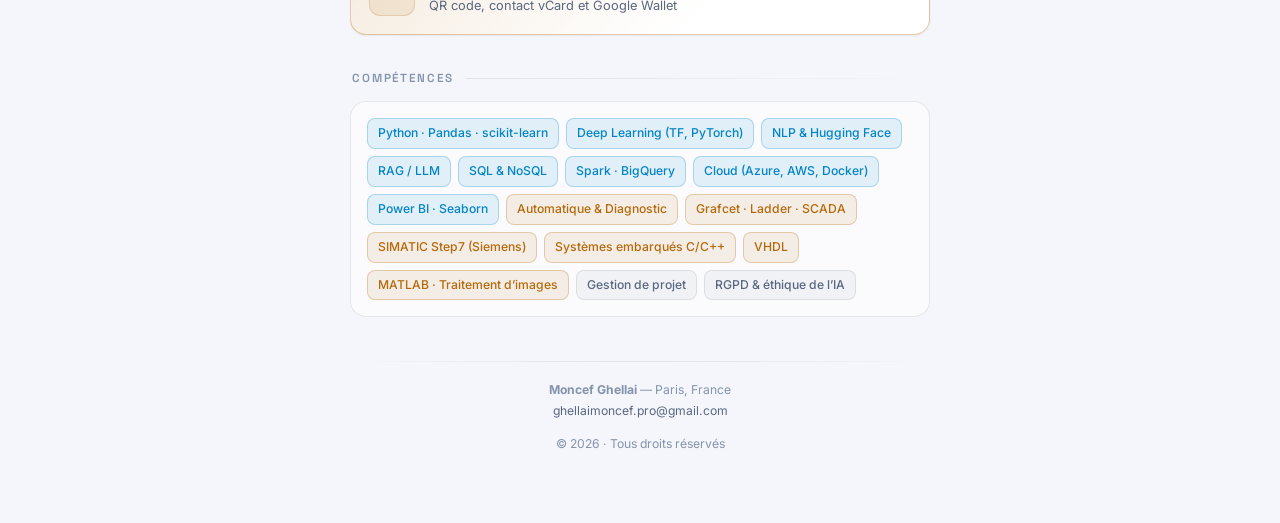
==== commit bfccf775: "Update job title separator in index.html" ====
--- a/index.html
+++ b/index.html
@@ -3,14 +3,14 @@
 <head>
 <meta charset="utf-8">
 <meta name="viewport" content="width=device-width, initial-scale=1">
-<title>Moncef Ghellai : Chef de projet Data/IA</title>
+<title>Moncef Ghellai | Chef de projet Data/IA</title>
 <meta name="description" content="Moncef Ghellai : Chef de projet Data/IA et ingénieur en automatique industrielle. CV, projets data et robotique, contact.">
 <meta name="author" content="Moncef Ghellai">
 <meta name="theme-color" content="#070B12" media="(prefers-color-scheme: dark)">
 <meta name="theme-color" content="#F4F6FB" media="(prefers-color-scheme: light)">
 
 <meta property="og:type" content="profile">
-<meta property="og:title" content="Moncef Ghellai : Chef de projet Data/IA">
+<meta property="og:title" content="Moncef Ghellai | Chef de projet Data/IA">
 <meta property="og:description" content="Chef de projet Data/IA · Ingénieur en automatique industrielle. Projets, CV et contact.">
 <meta property="og:image" content="assets/photo.jpg">
 <meta name="twitter:card" content="summary">
@@ -55,7 +55,7 @@
     <h1 class="reveal" style="--d:60ms">Moncef Ghellai</h1>
 
     <p class="role reveal" style="--d:110ms">
-      <b>Chef de projet Data/IA</b><span class="sep">:</span><b>Ingénieur en automatique industrielle</b>
+      <b>Chef de projet Data/IA</b><span class="sep">|</span><b>Ingénieur en automatique industrielle</b>
     </p>
 
     <div class="meta reveal" style="--d:160ms">
